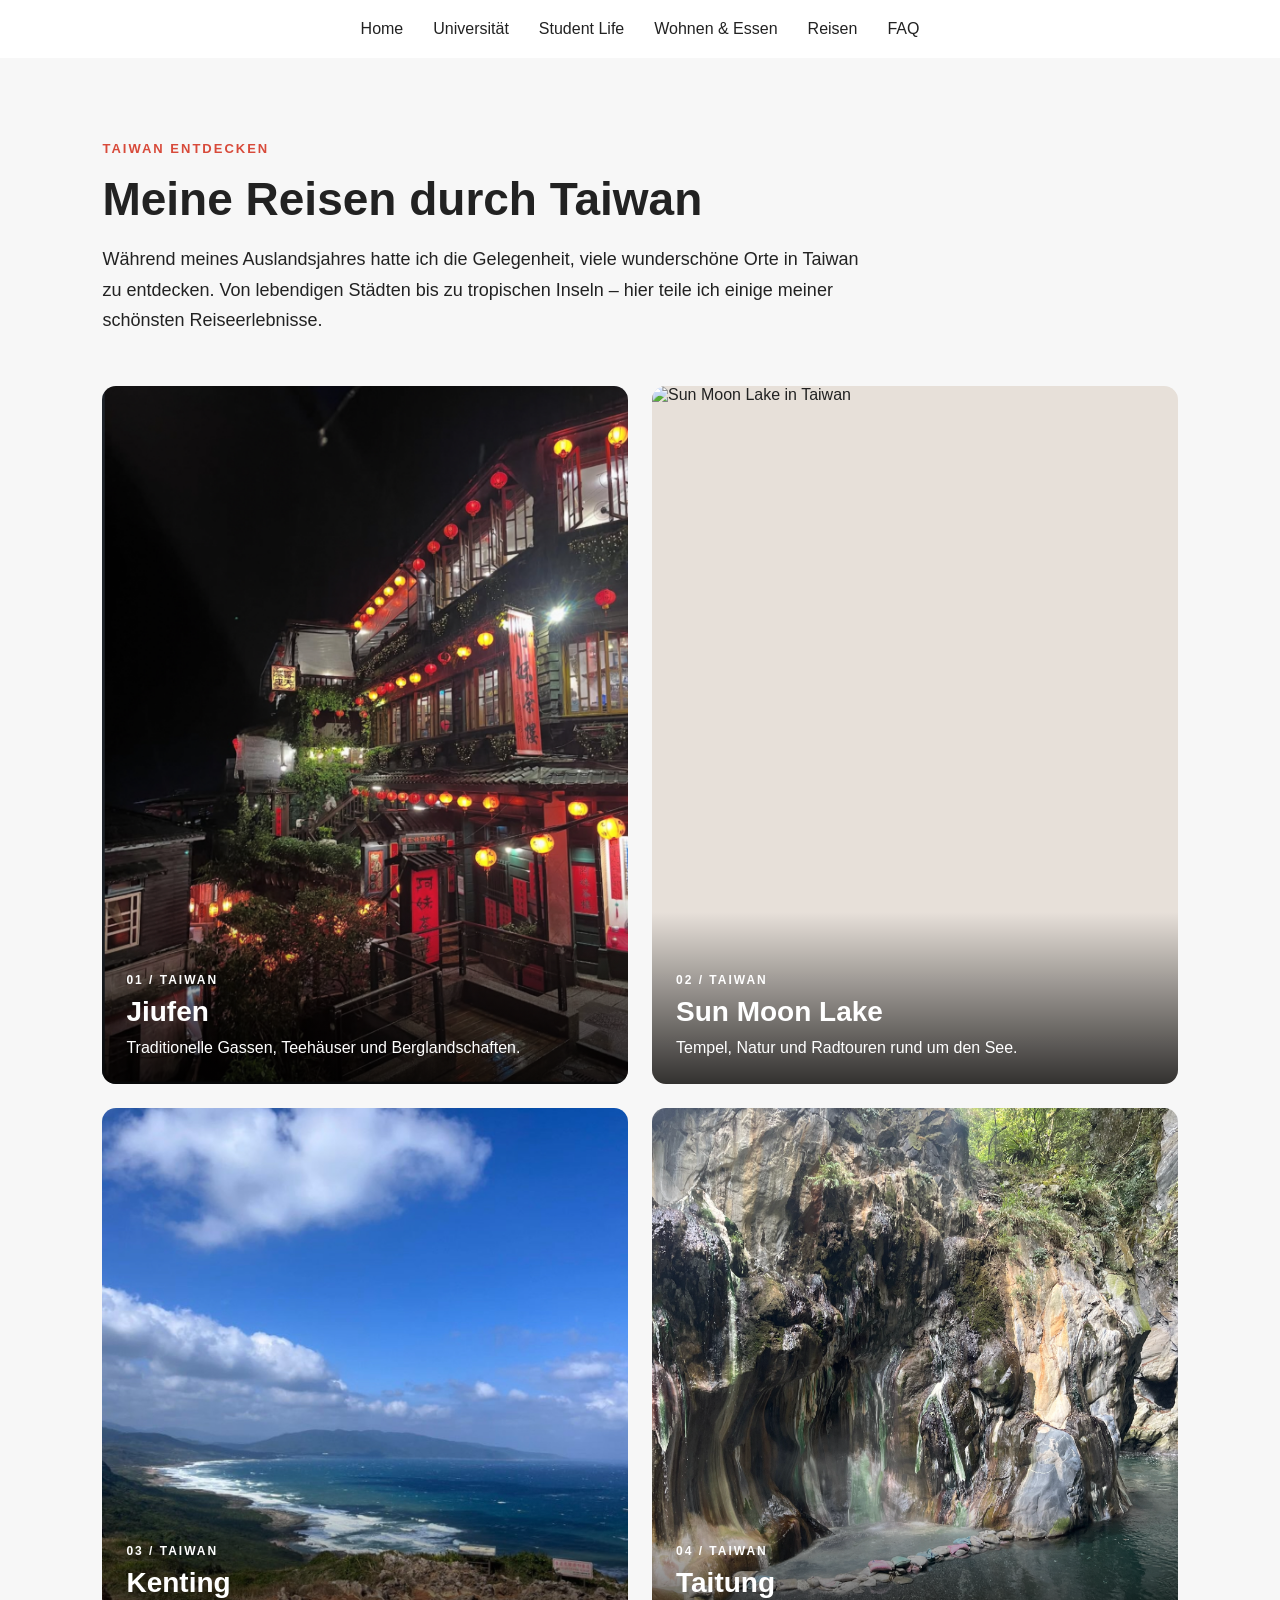
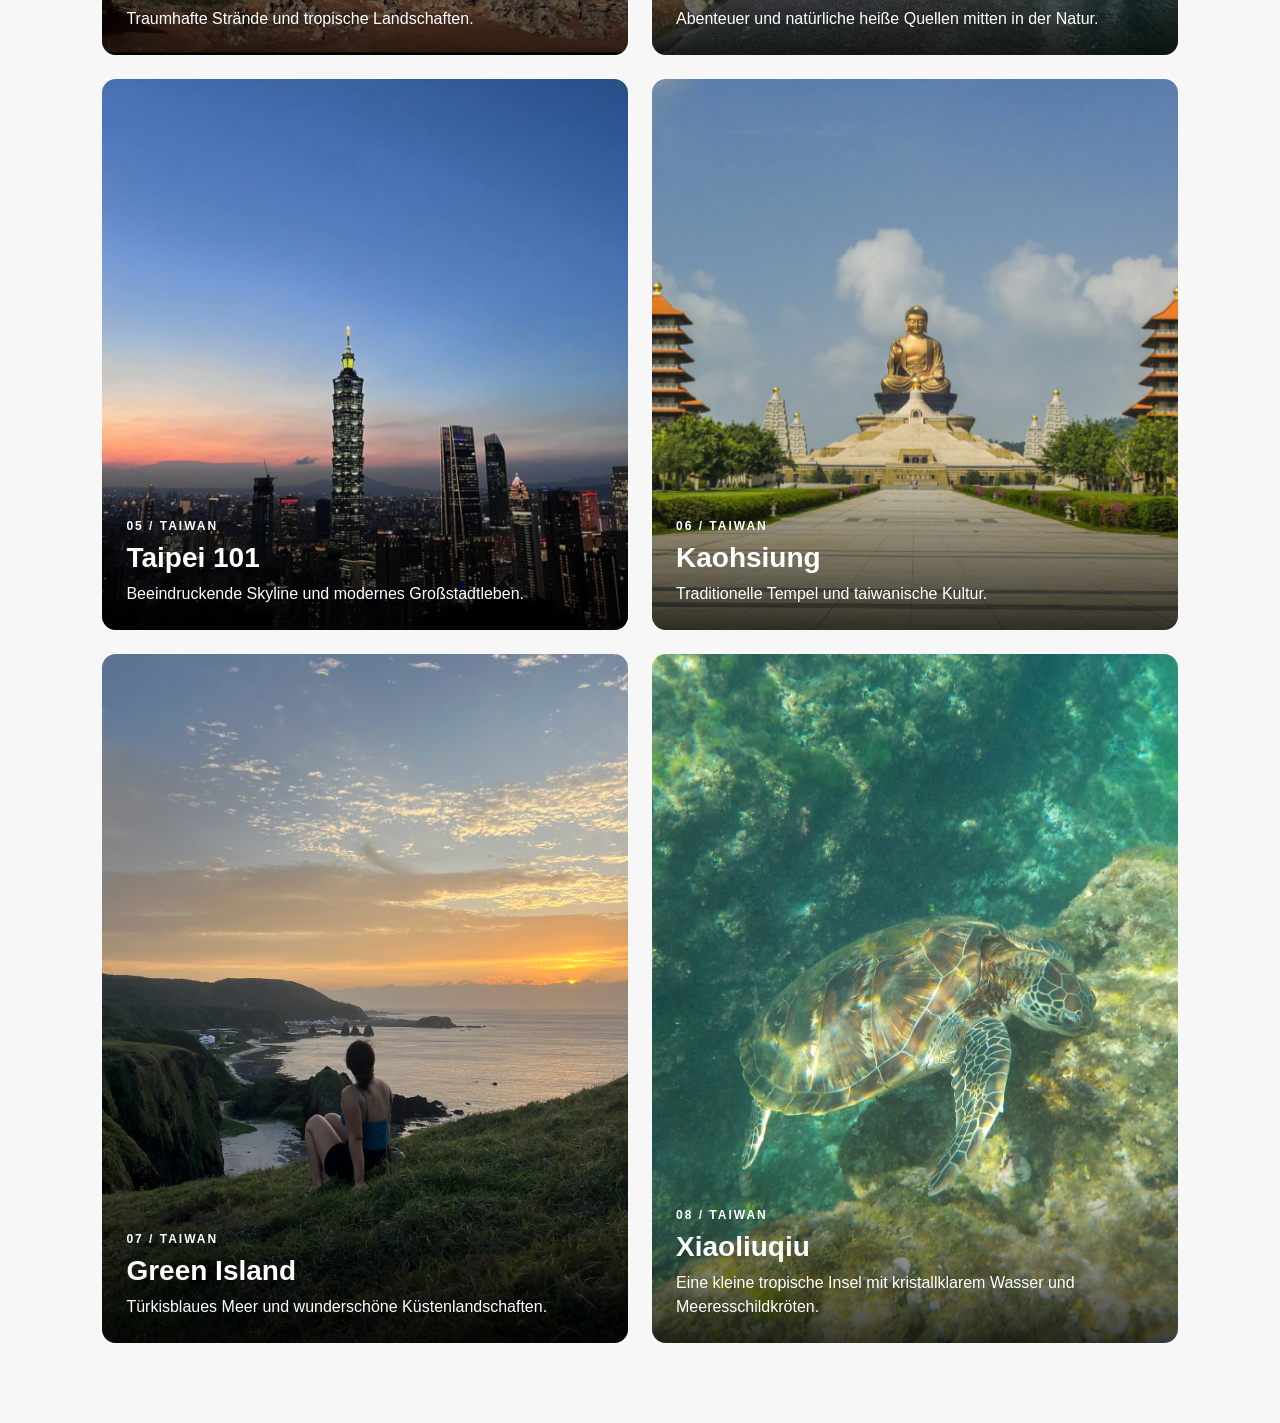
==== reisen.html @ 9a6781ed "Initial website upload" ====
<!DOCTYPE html>
<html lang="de">
<head>
    <meta charset="UTF-8">
    <meta name="viewport" content="width=device-width, initial-scale=1.0">
    <title>Reisen | Mein Auslandsjahr in Taiwan</title>
    <link rel="stylesheet" href="style.css">
</head>
<body>

<header>
    <nav>
        <a href="index.html">Home</a>
        <a href="universitaet.html">Universität</a>
        <a href="student-life.html">Student Life</a>
        <a href="wohnen-essen.html">Wohnen &amp; Essen</a>
        <a href="reisen.html">Reisen</a>
        <a href="tipps.html">FAQ</a>
    </nav>
</header>

<main>
    <section class="reisen-section" id="reisen">

        <div class="reisen-header">
            <p class="reisen-label">TAIWAN ENTDECKEN</p>
            <h1>Meine Reisen durch Taiwan</h1>
            <p>
                Während meines Auslandsjahres hatte ich die Gelegenheit,
                viele wunderschöne Orte in Taiwan zu entdecken.
                Von lebendigen Städten bis zu tropischen Inseln –
                hier teile ich einige meiner schönsten Reiseerlebnisse.
            </p>
        </div>

        <div class="reisen-grid">
            <article class="reise-card">
                <img src="images/jiufen.jpg" alt="Traditionelle Gassen in Jiufen">
                <div class="reise-info">
                    <span>01 / TAIWAN</span>
                    <h2>Jiufen</h2>
                    <p>Traditionelle Gassen, Teehäuser und Berglandschaften.</p>
                </div>
            </article>

            <article class="reise-card">
                <img src="images/sun-moon-lake.jpg" alt="Sun Moon Lake in Taiwan">
                <div class="reise-info">
                    <span>02 / TAIWAN</span>
                    <h2>Sun Moon Lake</h2>
                    <p>Tempel, Natur und Radtouren rund um den See.</p>
                </div>
            </article>

            <article class="reise-card">
                <img src="images/kenting.jpg" alt="Strand in Kenting">
                <div class="reise-info">
                    <span>03 / TAIWAN</span>
                    <h2>Kenting</h2>
                    <p>Traumhafte Strände und tropische Landschaften.</p>
                </div>
            </article>

            <article class="reise-card">
                <img src="images/taitung.jpg" alt="Natürliche heiße Quellen in Taitung">
                <div class="reise-info">
                    <span>04 / TAIWAN</span>
                    <h2>Taitung</h2>
                    <p>Abenteuer und natürliche heiße Quellen mitten in der Natur.</p>
                </div>
            </article>

            <article class="reise-card">
                <img src="images/taipei-101.jpg" alt="Taipei 101">
                <div class="reise-info">
                    <span>05 / TAIWAN</span>
                    <h2>Taipei 101</h2>
                    <p>Beeindruckende Skyline und modernes Großstadtleben.</p>
                </div>
            </article>

            <article class="reise-card">
                <img src="images/kaohsiung.jpg" alt="Tempel in Kaohsiung">
                <div class="reise-info">
                    <span>06 / TAIWAN</span>
                    <h2>Kaohsiung</h2>
                    <p>Traditionelle Tempel und taiwanische Kultur.</p>
                </div>
            </article>

            <article class="reise-card">
                <img src="images/green-island.jpg" alt="Green Island in Taiwan">
                <div class="reise-info">
                    <span>07 / TAIWAN</span>
                    <h2>Green Island</h2>
                    <p>Türkisblaues Meer und wunderschöne Küstenlandschaften.</p>
                </div>
            </article>

            <article class="reise-card">
                <img src="images/xiaoliuqiu.jpg" alt="Küstenlandschaft auf Xiaoliuqiu in Taiwan">
                <div class="reise-info">
                    <span>08 / TAIWAN</span>
                    <h2>Xiaoliuqiu</h2>
                    <p>
                        Eine kleine tropische Insel mit kristallklarem
                        Wasser und Meeresschildkröten.
                    </p>
                </div>
            </article>
        </div>
    </section>
</main>

</body>
</html>
---- style.css ----
body {
    margin: 0;
    font-family: Arial, sans-serif;
    background-color: #f7f7f7;
    color: #222222;
}

/* Navigation */
nav {
    display: flex;
    justify-content: center;
    gap: 30px;
    padding: 20px;
    background-color: white;
}

nav a {
    color: #222222;
    text-decoration: none;
    font-size: 16px;
    font-weight: 500;
}

nav a:hover {
    color: #d34a3a;
}

/* Header */
.hero {
    min-height: 650px;
    background-image: url("images/taiwan-hero.jpeg");
    background-size: cover;
    background-position: center;
    display: flex;
    align-items: flex-end;
}

.hero-text {
    background-color: rgba(255, 255, 255, 0.9);
    margin: 8%;
    padding: 40px;
    max-width: 650px;
}

.hero-label {
    text-transform: uppercase;
    letter-spacing: 2px;
    font-size: 14px;
    margin-bottom: 12px;
}

.hero h1 {
    font-size: 56px;
    margin: 0 0 15px 0;
}

.hero-subtitle {
    font-size: 20px;
    line-height: 1.5;
    margin: 0;
}

.hero-image {
    display: none;
}

/* Hauptinhalt */
main {
    width: 84%;
    max-width: 1200px;
    margin: 0 auto;
}

/* Bereiche */
section {
    padding-top: 80px;
    padding-bottom: 80px;
}

.profile-section {
    padding-top: 40px;
}

.profil-container {
    display: grid;
    grid-template-columns: minmax(240px, 380px) minmax(0, 1fr);
    align-items: center;
    gap: 70px;
}

.profil-image img {
    display: block;
    width: 100%;
    aspect-ratio: 1 / 1;
    object-fit: cover;
    border-radius: 8px;
}

.profil-text h3 {
    margin: -10px 0 24px;
    font-size: 24px;
}

.profil-text p {
    margin: 0 0 18px;
}

.uni-intro {
    display: flex;
    align-items: center;
    gap: 60px;
    margin-bottom: 50px;
}

.uni-intro > div {
    flex: 1;
}

.uni-intro h3 {
    margin: 0 0 18px;
    font-size: 28px;
}

.uni-heading {
    display: flex;
    align-items: center;
    gap: 20px;
    margin-bottom: 25px;
}

.uni-logo {
    width: 75px;
    height: 75px;
    object-fit: contain;
    border-radius: 8px;
}

.uni-heading h3 {
    margin: 0;
    font-size: 28px;
}

.campus-image {
    display: block;
    width: 45%;
    height: 350px;
    object-fit: cover;
    border-radius: 12px;
}

.uni-facts {
    display: grid;
    grid-template-columns: repeat(3, 1fr);
    gap: 20px;
    margin-bottom: 70px;
}

.fact,
.uni-card {
    background-color: white;
    padding: 30px;
    border-radius: 12px;
}

.fact {
    text-align: center;
}

.fact span {
    font-size: 28px;
}

.fact h4,
.fact p,
.uni-card h4,
.uni-card p {
    margin: 0;
}

.student-life-header {
    margin-bottom: 60px;
}

.section-label {
    margin: 0 0 12px;
    color: #d34a3a;
    font-size: 14px;
    font-weight: 700;
    letter-spacing: 1.5px;
    text-transform: uppercase;
}

.student-life-header h2 {
    margin-bottom: 12px;
}

.student-life-header > p:last-child {
    margin: 0;
}

.life-block {
    display: grid;
    grid-template-columns: minmax(280px, 0.9fr) minmax(0, 1fr);
    align-items: center;
    gap: 60px;
    margin-bottom: 80px;
}

.life-block.reverse {
    grid-template-columns: minmax(0, 1fr) minmax(280px, 0.9fr);
}

.life-block.reverse > img {
    grid-column: 2;
    grid-row: 1;
}

.life-block.reverse .life-text {
    grid-column: 1;
    grid-row: 1;
}

.life-block > img {
    display: block;
    width: 100%;
    height: 360px;
    object-fit: cover;
    border-radius: 12px;
}

.life-number {
    margin: 0 0 10px;
    color: #d34a3a;
    font-size: 16px;
    font-weight: 700;
    letter-spacing: 2px;
}

.life-text h3 {
    margin: 0 0 18px;
    font-size: 30px;
}

.life-tags {
    display: flex;
    flex-wrap: wrap;
    gap: 8px;
    margin-bottom: 24px;
}

.life-tags span {
    padding: 7px 12px;
    background-color: white;
    border-radius: 999px;
    font-size: 14px;
}

.life-text > p:not(.life-number) {
    margin: 0 0 18px;
}

.wohnen-section {
    padding: 80px 0;
}

.wohnen-header {
    max-width: 760px;
    margin-bottom: 60px;
}

.wohnen-header h1 {
    font-size: 48px;
    margin: 10px 0 20px;
}

.small-label,
.section-label {
    text-transform: uppercase;
    letter-spacing: 2px;
    font-size: 13px;
    font-weight: 600;
}

.wohnen-main {
    display: grid;
    grid-template-columns: 1.1fr 1fr;
    gap: 60px;
    align-items: center;
    margin-bottom: 50px;
}
.wohnen-image img {
    width: 100%;
    height: 560px;
    object-fit: cover;
    border-radius: 14px;
}

.wohnen-content h2,
.wohnungssuche h2 {
    font-size: 32px;
    margin: 8px 0 20px;
}

.wohnen-facts {
    display: grid;
    grid-template-columns: 1fr 1fr;
    gap: 16px;
    margin-top: 30px;
}

.wohnen-fact {
    display: flex;
    gap: 14px;
    align-items: flex-start;
    background-color: white;
    padding: 20px;
    border-radius: 12px;
}

.wohnen-fact span {
    font-size: 24px;
}

.wohnen-fact p {
    margin: 5px 0 0;
    font-size: 15px;
}

.wohnen-tip {
    background-color: #f6ddd8;
    color: #222222;
    padding: 28px 35px;
    border-radius: 14px;
    margin: 45px 0 70px;
}

.wohnen-tip .small-label {
    color: #d84a3a;
    margin: 0 0 12px;
}

.wohnen-tip p:last-child {
    font-size: 18px;
    line-height: 1.6;
    max-width: 900px;
    margin: 0;
}

.wohnungssuche-heading {
    max-width: 700px;
    margin-bottom: 30px;
}

.housing-options {
    display: grid;
    grid-template-columns: repeat(2, 1fr);
    gap: 24px;
}

.housing-card {
    background-color: white;
    padding: 30px;
    border-radius: 14px;
}

.housing-card h3 {
    margin-top: 0;
}

.housing-link {
    display: inline-block;
    margin-top: 18px;
    font-weight: 600;
    color: #222222;
    text-decoration: none;
}

.housing-link:hover {
    text-decoration: underline;
}

.essen-section {
    padding: 100px 0;
}

.essen-header {
    max-width: 720px;
    margin-bottom: 70px;
}

.essen-header h2 {
    font-size: 44px;
    margin: 8px 0 16px;
}

.essen-label,
.essen-number {
    color: #d84a3a;
    font-size: 13px;
    font-weight: 700;
    letter-spacing: 2px;
}

.essen-label {
    margin: 0 0 12px;
}

.essen-block {
    margin-bottom: 90px;
    clear: both;
}

.essen-description {
    position: relative;
    max-width: 700px;
    margin-bottom: 30px;
}

.essen-number {
    display: block;
    margin-bottom: 8px;
}

.essen-description h3 {
    font-size: 30px;
    margin: 0 0 14px;
}

.essen-description p {
    margin: 0;
    font-size: 17px;
    line-height: 1.7;
}

.essen-gallery {
    display: grid;
    grid-template-columns: repeat(2, minmax(0, 1fr));
    gap: 20px;
    width: 100%;
    height: auto;
    align-items: stretch;
}

.essen-gallery.one-photo {
    grid-template-columns: 1fr;
}

.essen-gallery.two-photos {
    grid-template-columns: repeat(2, minmax(0, 1fr));
    height: auto;
}

.essen-gallery img {
    display: block;
    width: 100%;
    height: 360px;
    object-fit: cover;
    object-position: center;
    min-width: 0;
    border-radius: 14px;
    transition: transform 0.3s ease;
}

.essen-gallery.one-photo img {
    height: 460px;
}

.night-market-gallery img:nth-child(2) {
    object-position: center 25%;
}

.essen-favorites {
    display: grid;
    grid-template-columns: repeat(2, minmax(0, 1fr));
    gap: 20px;
}

.essen-favorite {
    position: relative;
    height: 300px;
    margin: 0;
    overflow: hidden;
    border-radius: 14px;
}

.essen-favorite img {
    display: block;
    width: 100%;
    height: 100%;
    object-fit: cover;
}

.essen-favorite figcaption {
    position: absolute;
    right: 14px;
    bottom: 14px;
    left: 14px;
    width: fit-content;
    max-width: calc(100% - 28px);
    padding: 9px 12px;
    border-radius: 8px;
    background: rgba(255, 255, 255, 0.92);
    color: #222;
    font-size: 14px;
    font-weight: 600;
}

.food-block {
    margin-bottom: 90px;
}

.food-text {
    max-width: 650px;
    margin-bottom: 28px;
}

.food-number {
    display: block;
    color: #d84a3a;
    font-size: 14px;
    font-weight: 700;
    letter-spacing: 2px;
    margin-bottom: 8px;
}

.food-text h3 {
    font-size: 30px;
    margin: 0 0 12px;
}

.food-text p {
    margin: 0;
    font-size: 17px;
    line-height: 1.7;
}

.food-gallery {
    display: grid;
    gap: 18px;
}

.food-gallery img,
.essen-gallery img,
.favorite-item img,
.essen-favorite img {
    width: 100%;
    height: 100%;
    object-fit: cover;
    object-position: center;
    display: block;
    border-radius: 14px;
    transition: transform 0.3s ease;
}

.food-gallery,
.essen-gallery,
.favorites-grid,
.essen-favorites {
    min-width: 0;
}

.food-gallery-two {
    grid-template-columns: 1.4fr 1fr;
    grid-auto-rows: 360px;
}

.food-gallery-three {
    grid-template-columns: repeat(3, 1fr);
    grid-auto-rows: 300px;
}

.food-gallery-large {
    grid-template-columns: 1fr;
}

.food-gallery-large img {
    height: 500px;
}

.favorites-grid {
    display: grid;
    grid-template-columns: repeat(2, 1fr);
    gap: 18px;
}

.favorite-item {
    position: relative;
    overflow: hidden;
    border-radius: 14px;
    height: 320px;
}

.favorite-item img,
.essen-favorite img {
    width: 100%;
    height: 100%;
    object-fit: cover;
}

.favorite-item:hover img {
    transform: scale(1.04);
}

.favorite-item span {
    position: absolute;
    left: 18px;
    bottom: 18px;
    background-color: rgba(255, 255, 255, 0.92);
    color: #222222;
    padding: 9px 14px;
    border-radius: 8px;
    font-size: 15px;
    font-weight: 600;
}

.housing-card h3 a {
    color: inherit;
    text-decoration: none;
}

.housing-card h3 a:hover {
    color: #d34a3a;
}

.reisen-section {
    padding: 80px 0;
}

.reisen-header {
    max-width: 760px;
    margin-bottom: 50px;
}

.reisen-label {
    margin: 0 0 12px;
    color: #d84a3a;
    font-size: 13px;
    font-weight: 700;
    letter-spacing: 2px;
}

.reisen-header h1 {
    margin: 0 0 18px;
    font-size: 46px;
}

.reisen-header > p:last-child {
    margin: 0;
    font-size: 18px;
    line-height: 1.7;
}

.reisen-grid {
    display: grid;
    grid-template-columns: repeat(2, minmax(0, 1fr));
    gap: 24px;
}

.reise-card {
    position: relative;
    min-width: 0;
    min-height: 370px;
    overflow: hidden;
    border-radius: 14px;
    background: #e7e0d9;
}

.reise-card > img {
    display: block;
    width: 100%;
    height: 100%;
    min-height: 370px;
    object-fit: cover;
    object-position: center;
    transition: transform 0.4s ease;
}

.reise-card:hover > img {
    transform: scale(1.04);
}

.reise-info {
    position: absolute;
    right: 0;
    bottom: 0;
    left: 0;
    padding: 58px 24px 24px;
    color: white;
    background: linear-gradient(transparent, rgba(0, 0, 0, 0.78));
}

.reise-info span {
    font-size: 12px;
    font-weight: 700;
    letter-spacing: 2px;
}

.reise-info h2 {
    margin: 8px 0;
    font-size: 28px;
}

.reise-info p {
    max-width: 520px;
    margin: 0;
    font-size: 16px;
    line-height: 1.5;
}

/* FAQ PAGE */
.faq-section {
    padding: 70px 0 110px;
}

.faq-hero {
    display: grid;
    grid-template-columns: 1.05fr 0.95fr;
    align-items: stretch;
    gap: 55px;
    align-items: center;
    margin-bottom: 100px;
}

.faq-hero-content {
    align-self: center;
    padding: 30px 0;
}

.faq-eyebrow {
    display: block;
    color: #d84a3a;
    font-size: 12px;
    font-weight: 700;
    letter-spacing: 2px;
    text-transform: uppercase;
}

.faq-hero-content h1 {
    font-size: clamp(40px, 5vw, 70px);
    line-height: 1.1;
    letter-spacing: -2px;
    margin: 25px 0;
}

.faq-hero-content h1 em {
    display: block;
    color: #d84a3a;
    font-style: normal;
}

.faq-hero-content > p {
    max-width: 470px;
    font-size: 17px;
    line-height: 1.85;
    color: #555;
}

.faq-explore {
    display: inline-flex;
    align-items: center;
    gap: 20px;
    margin-top: 25px;
    padding-bottom: 9px;
    border-bottom: 2px solid #d84a3a;
    color: #222;
    text-decoration: none;
    font-weight: 600;
    transition: color 0.2s ease;
}

.faq-explore:hover {
    color: #d84a3a;
}

.faq-explore:focus-visible {
    outline: 2px solid #222;
    outline-offset: 4px;
}

.faq-hero-image {
    position: relative;
}

.faq-hero-image img {
    display: block;
    width: 100%;
    height: 520px;
    object-fit: cover;
    border-radius: 12px;
}

.faq-image-label {
    position: absolute;
    bottom: 20px;
    left: 20px;
    padding: 12px 16px;
    background: rgba(255, 255, 255, 0.94);
    border-radius: 6px;
    font-size: 11px;
    font-weight: 700;
    letter-spacing: 1px;
}

.faq-section-heading {
    display: flex;
    align-items: flex-end;
    justify-content: space-between;
    gap: 20px;
    margin-bottom: 30px;
    scroll-margin-top: 100px;
}

.faq-section-heading h2 {
    font-size: clamp(28px, 3.5vw, 42px);
    margin: 12px 0 0;
    letter-spacing: -1px;
}

.faq-heading-icon {
    font-size: 42px;
    color: #d84a3a;
}

.faq-list {
    max-width: 100%;
    border-top: 1px solid #d7d7d7;
}

.faq-item {
    border-bottom: 1px solid #d7d7d7;
    transition: background 0.2s ease;
}

.faq-item[open] {
    background: #fff;
}

.faq-item summary {
    display: flex;
    align-items: center;
    min-height: 95px;
    padding: 25px 75px 25px 25px;
    position: relative;
    cursor: pointer;
    list-style: none;
    font-size: 21px;
    font-weight: 600;
    line-height: 1.45;
}

.faq-question-number {
    flex-shrink: 0;
    margin-right: 24px;
    color: #d84a3a;
    font-size: 13px;
    font-weight: 700;
    letter-spacing: 1px;
}

.faq-item summary::-webkit-details-marker {
    display: none;
}

.faq-item summary::after {
    content: "+";
    position: absolute;
    right: 25px;
    top: 50%;
    transform: translateY(-50%);
    display: grid;
    place-items: center;
    width: 38px;
    height: 38px;
    border: 1px solid #d84a3a;
    border-radius: 50%;
    color: #d84a3a;
    font-size: 24px;
    font-weight: 400;
}

.faq-item[open] summary::after {
    content: "−";
    background: #d84a3a;
    color: #fff;
}

.faq-answer {
    max-width: 850px;
    padding: 0 75px 32px 25px;
}

.faq-answer p {
    font-size: 17px;
    line-height: 1.85;
    color: #555;
    margin: 0 0 18px;
}

.faq-answer p:last-child {
    margin-bottom: 0;
}

.faq-item summary:hover {
    color: #d84a3a;
}

.faq-item summary:focus-visible {
    outline: 2px solid #d84a3a;
    outline-offset: 4px;
}

.fact h4 {
    font-size: 20px;
    margin: 15px 0 5px;
}

.fact p {
    margin: 0;
    font-size: 16px;
}

.uni-erfahrung {
    margin-top: 70px;
    padding-top: 10px;
}

.uni-erfahrung .section-label {
    color: #d84a3a;
    margin-bottom: 35px;
}

.experience-grid {
    display: grid;
    grid-template-columns: repeat(2, 1fr);
    column-gap: 70px;
    row-gap: 55px;
}

.experience-item {
    padding-top: 22px;
    border-top: 1px solid #d8d8d8;
}

.experience-number {
    display: block;
    color: #d34a3a;
    font-size: 15px;
    font-weight: 700;
    letter-spacing: 2px;
    margin-bottom: 14px;
}

.experience-item h3 {
    font-size: 25px;
    margin: 0 0 14px;
}

.experience-item p {
    font-size: 17px;
    line-height: 1.7;
    margin: 0;
    max-width: 520px;
}

section h2 {
    font-size: 36px;
    margin-top: 0;
    margin-bottom: 25px;
}

section p {
    font-size: 18px;
    line-height: 1.7;
    max-width: 800px;
}

/* Handy */
@media (max-width: 800px) {
    nav {
        gap: 15px;
        flex-wrap: wrap;
    }

    nav a {
        font-size: 14px;
    }

    .hero {
        min-height: 560px;
    }

    .hero-text {
        margin: 6%;
        padding: 28px;
    }

    .hero h1 {
        font-size: 36px;
    }

    .hero-subtitle {
        font-size: 18px;
    }

    section h2 {
        font-size: 30px;
    }

    .profil-container {
        grid-template-columns: 1fr;
        gap: 35px;
    }

    .profil-image img {
        max-width: 320px;
        margin: 0 auto;
    }

    .uni-intro {
        flex-direction: column;
    }

    .campus-image {
        width: 100%;
    }

    .uni-facts,
    .experience-grid {
        grid-template-columns: 1fr;
    }

    .experience-grid {
        row-gap: 35px;
    }

    .student-life-header {
        margin-bottom: 40px;
    }

    .life-block,
    .life-block.reverse {
        display: flex;
        flex-direction: column;
        align-items: stretch;
        gap: 30px;
        margin-bottom: 60px;
    }

    .life-block.reverse > img,
    .life-block.reverse .life-text {
        grid-column: auto;
        grid-row: auto;
    }

    .life-block > img {
        height: 260px;
    }

    .life-text h3 {
        font-size: 26px;
    }

    .wohnen-header {
        margin-bottom: 40px;
    }

    .wohnen-main {
        grid-template-columns: 1fr;
    }

    .wohnen-image img {
        height: 400px;
    }

    .wohnen-facts,
    .housing-options {
        grid-template-columns: 1fr;
    }

    .wohnen-header h1 {
        font-size: 38px;
    }

    .essen-section {
        padding: 60px 0;
    }

    .essen-header {
        margin-bottom: 45px;
    }

    .food-block {
        grid-template-columns: 1fr;
        gap: 30px;
        margin-bottom: 60px;
    }

    .food-gallery-three,
    .food-gallery-two,
    .favorites-grid {
        grid-template-columns: 1fr;
    }

    .food-gallery-two {
        grid-auto-rows: 300px;
    }

    .food-gallery-three {
        grid-auto-rows: 280px;
    }

    .food-gallery-large img {
        height: 320px;
    }

    .favorite-item {
        height: 300px;
    }

    .essen-header h2 {
        font-size: 36px;
    }

    .essen-block {
        margin-bottom: 60px;
    }

    .essen-gallery.two-photos,
    .essen-favorites {
        grid-template-columns: 1fr;
    }

    .two-photos {
        height: auto;
    }

    .essen-gallery.one-photo img,
    .essen-gallery.two-photos img {
        height: 280px;
    }

    .essen-favorite {
        height: 280px;
    }

    .reisen-section {
        padding: 60px 0;
    }

    .faq-section {
        padding: 40px 0 70px;
    }

    .faq-hero {
        grid-template-columns: 1fr;
        gap: 35px;
        margin-bottom: 70px;
    }

    .faq-hero-content {
        padding: 0;
    }

    .faq-hero-content h1 {
        font-size: 36px;
        letter-spacing: -1px;
    }

    .faq-hero-image img {
        height: 360px;
    }

    .faq-section-heading {
        align-items: center;
    }

    .faq-heading-icon {
        font-size: 30px;
    }

    .faq-item summary {
        min-height: 80px;
        font-size: 17px;
        padding: 20px 60px 20px 12px;
    }

    .faq-item summary::after {
        right: 12px;
        width: 32px;
        height: 32px;
    }

    .faq-question-number {
        margin-right: 12px;
    }

    .faq-answer {
        padding: 0 20px 25px 12px;
    }

    .faq-answer p {
        font-size: 16px;
    }

    .reisen-header h1 {
        font-size: 36px;
    }

    .reisen-grid {
        grid-template-columns: 1fr;
        gap: 20px;
    }

    .reise-card,
    .reise-card > img {
        min-height: 320px;
    }

    .reise-info {
        padding: 50px 20px 20px;
    }
}
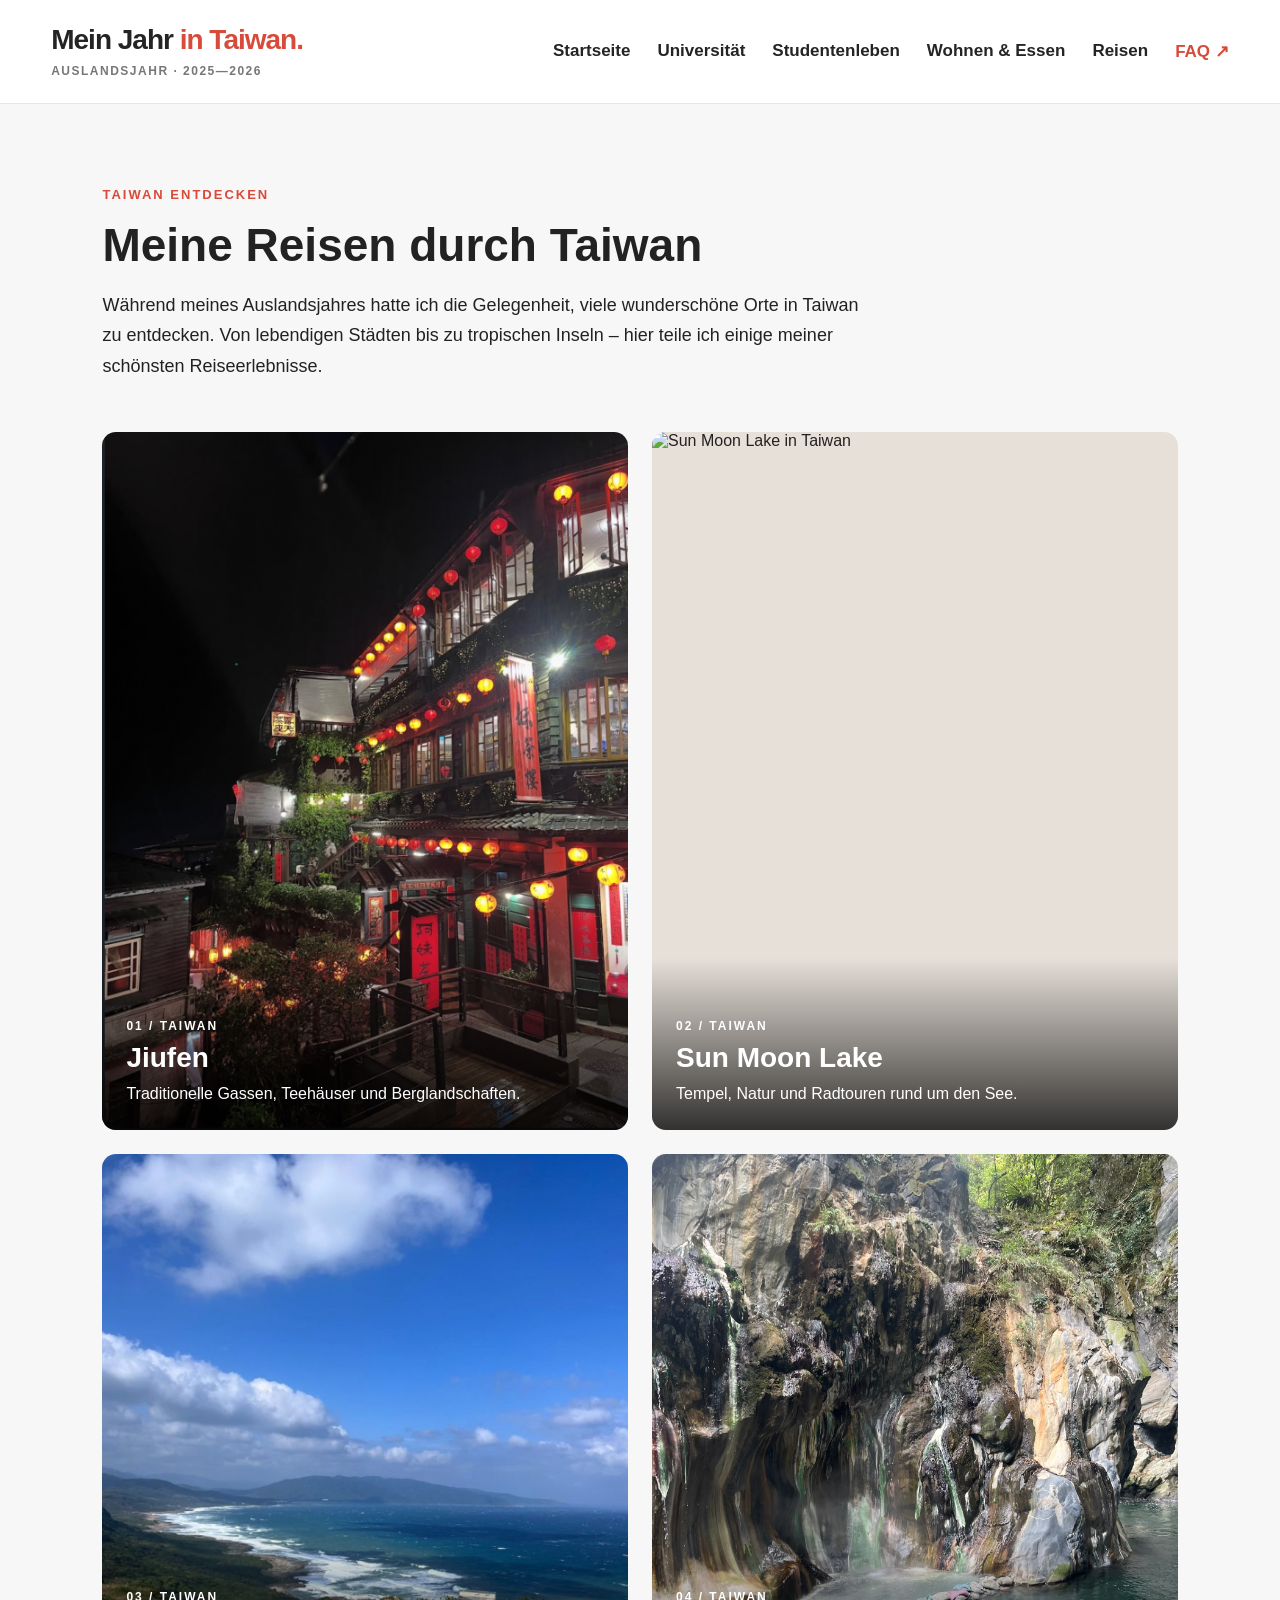
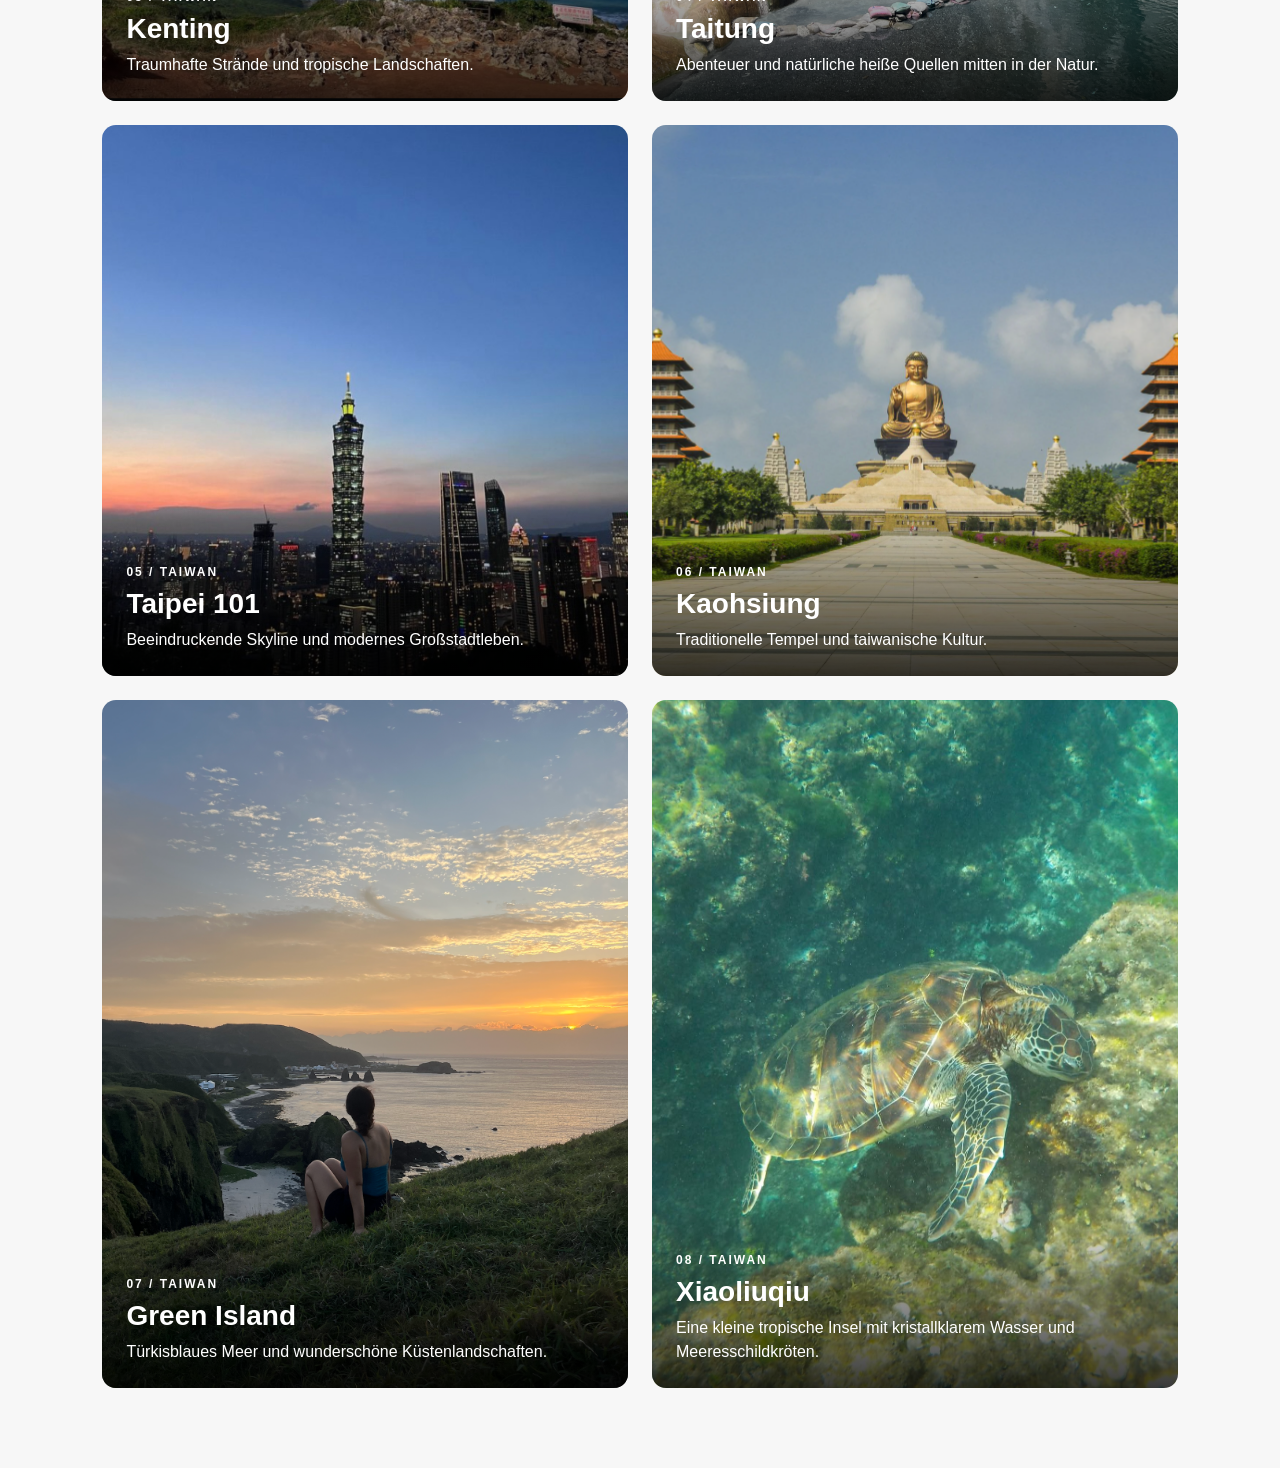
==== commit 12cfd4d1: "changes 1" ====
--- a/reisen.html
+++ b/reisen.html
@@ -8,15 +8,24 @@
 </head>
 <body>
 
-<header>
-    <nav>
-        <a href="index.html">Home</a>
-        <a href="universitaet.html">Universität</a>
-        <a href="student-life.html">Student Life</a>
-        <a href="wohnen-essen.html">Wohnen &amp; Essen</a>
-        <a href="reisen.html">Reisen</a>
-        <a href="tipps.html">FAQ</a>
-    </nav>
+<header class="site-header">
+    <div class="nav-container">
+        <a href="index.html" class="site-brand">
+            <span class="brand-text">
+                <strong>Mein Jahr <em>in Taiwan.</em></strong>
+                <small>AUSLANDSJAHR · 2025—2026</small>
+            </span>
+        </a>
+
+        <nav class="site-nav" aria-label="Hauptnavigation">
+            <a href="index.html">Startseite</a>
+            <a href="universitaet.html">Universität</a>
+            <a href="student-life.html">Studentenleben</a>
+            <a href="wohnen-essen.html">Wohnen &amp; Essen</a>
+            <a href="reisen.html">Reisen</a>
+            <a href="tipps.html" class="nav-faq">FAQ <span aria-hidden="true">↗</span></a>
+        </nav>
+    </div>
 </header>
 
 <main>
--- a/style.css
+++ b/style.css
@@ -5,24 +5,111 @@
     color: #222222;
 }
 
-/* Navigation */
-nav {
+/* ===== NEW EDITORIAL NAVIGATION ===== */
+.site-header {
+    position: sticky;
+    top: 0;
+    z-index: 1000;
+    background: #ffffff;
+    border-bottom: 1px solid #e8e5e2;
+}
+
+.nav-container {
+    width: 92%;
+    max-width: 1450px;
+    margin: auto;
     display: flex;
-    justify-content: center;
-    gap: 30px;
-    padding: 20px;
-    background-color: white;
-}
-
-nav a {
-    color: #222222;
+    justify-content: space-between;
+    align-items: center;
+    gap: 40px;
+    padding: 25px 0;
+}
+
+.site-brand {
     text-decoration: none;
-    font-size: 16px;
-    font-weight: 500;
-}
-
-nav a:hover {
-    color: #d34a3a;
+    flex-shrink: 0;
+}
+
+.brand-text {
+    display: flex;
+    flex-direction: column;
+    gap: 8px;
+}
+
+.brand-text strong {
+    color: #242424;
+    font-size: 28px;
+    font-weight: 800;
+    letter-spacing: -1px;
+    line-height: 1.1;
+}
+
+.brand-text em {
+    color: #d84a3a;
+    font-style: normal;
+}
+
+.brand-text small {
+    color: #777777;
+    font-size: 12px;
+    font-weight: 600;
+    letter-spacing: 1.5px;
+}
+
+.site-nav {
+    display: flex;
+    align-items: center;
+    gap: 27px;
+}
+
+.site-nav a {
+    color: #242424;
+    font-size: 17px;
+    font-weight: 600;
+    text-decoration: none;
+    white-space: nowrap;
+    transition: color 0.2s ease;
+}
+
+.site-nav a:hover,
+.site-nav a.active,
+.site-nav a:last-child {
+    color: #d84a3a;
+}
+
+.site-nav a.active {
+    text-decoration: underline;
+    text-decoration-thickness: 2px;
+    text-underline-offset: 8px;
+}
+
+@media (max-width: 1100px) {
+    .nav-container {
+        flex-direction: column;
+        align-items: flex-start;
+        gap: 22px;
+    }
+
+    .site-nav {
+        width: 100%;
+        overflow-x: auto;
+        padding-bottom: 10px;
+        scrollbar-width: thin;
+    }
+}
+
+@media (max-width: 600px) {
+    .brand-text strong {
+        font-size: 25px;
+    }
+
+    .site-nav a {
+        font-size: 16px;
+    }
+
+    .site-nav {
+        gap: 20px;
+    }
 }
 
 /* Header */
@@ -976,15 +1063,6 @@
 
 /* Handy */
 @media (max-width: 800px) {
-    nav {
-        gap: 15px;
-        flex-wrap: wrap;
-    }
-
-    nav a {
-        font-size: 14px;
-    }
-
     .hero {
         min-height: 560px;
     }
